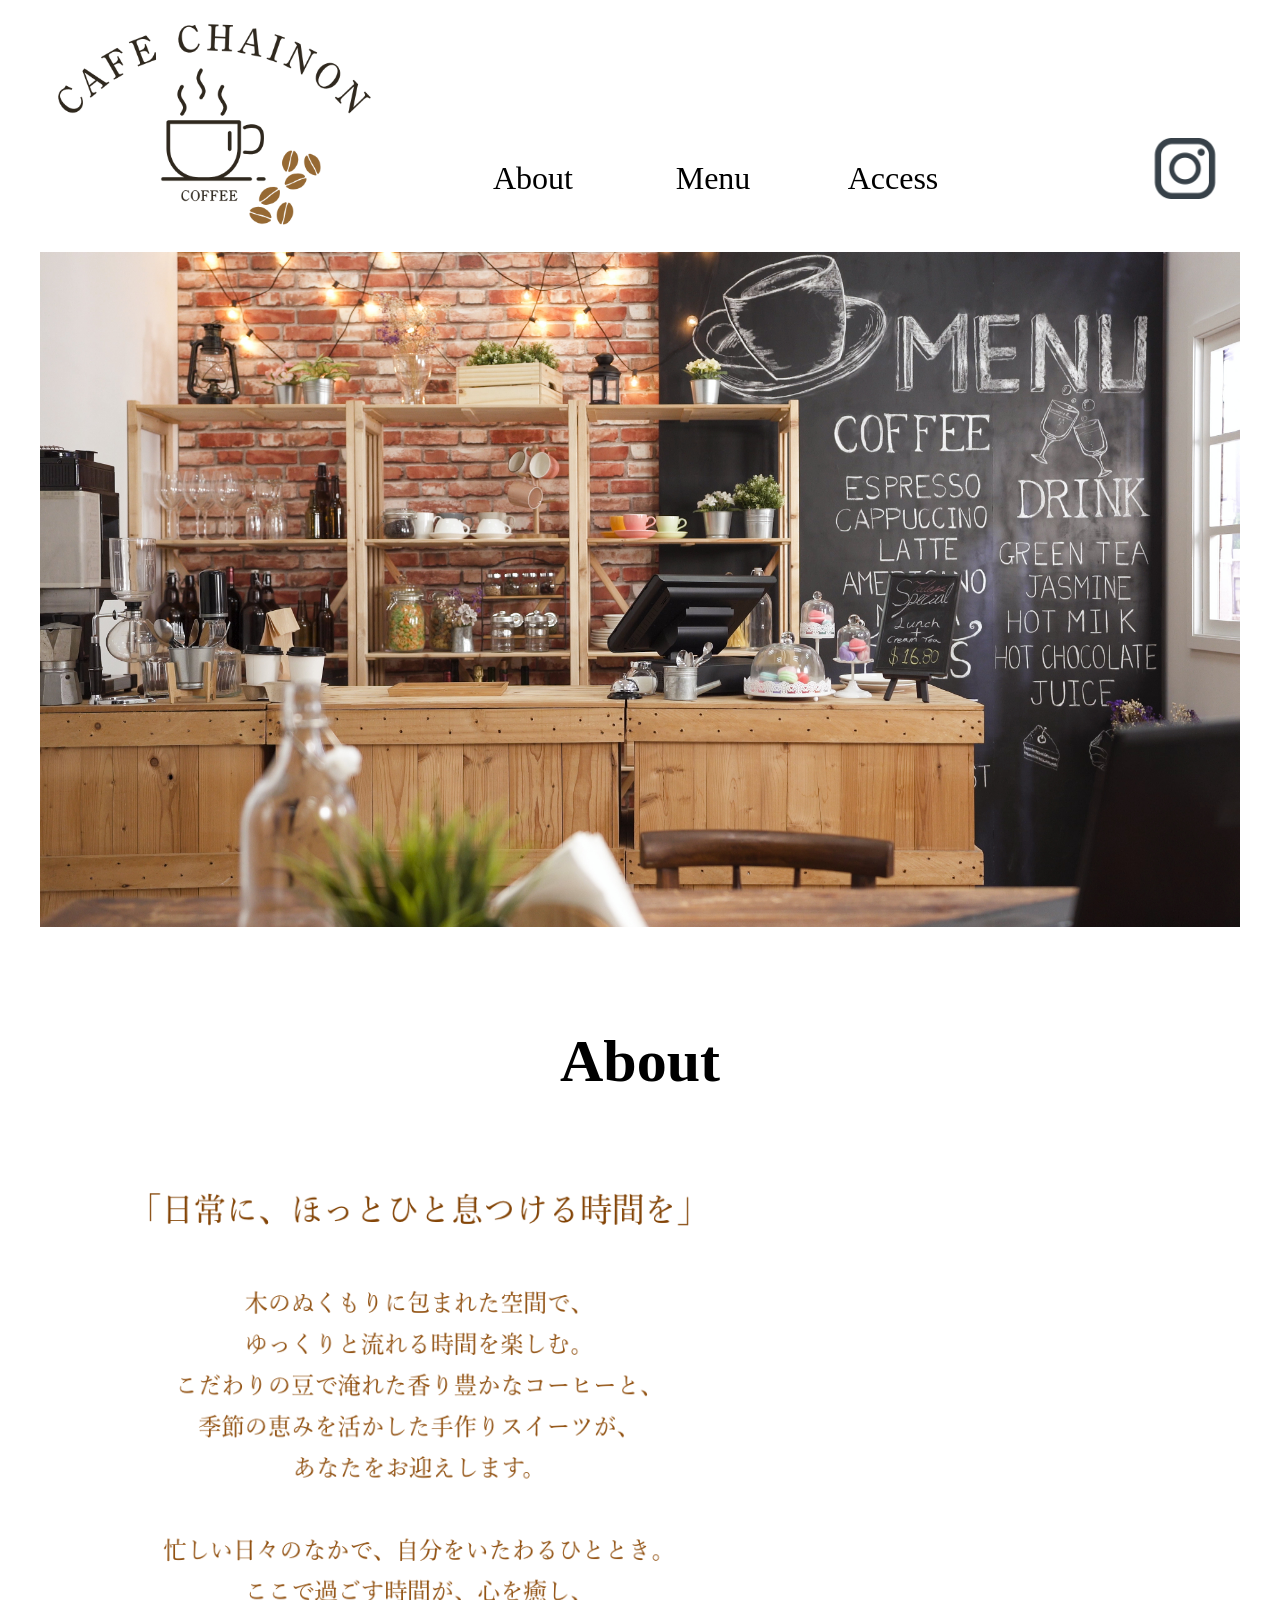
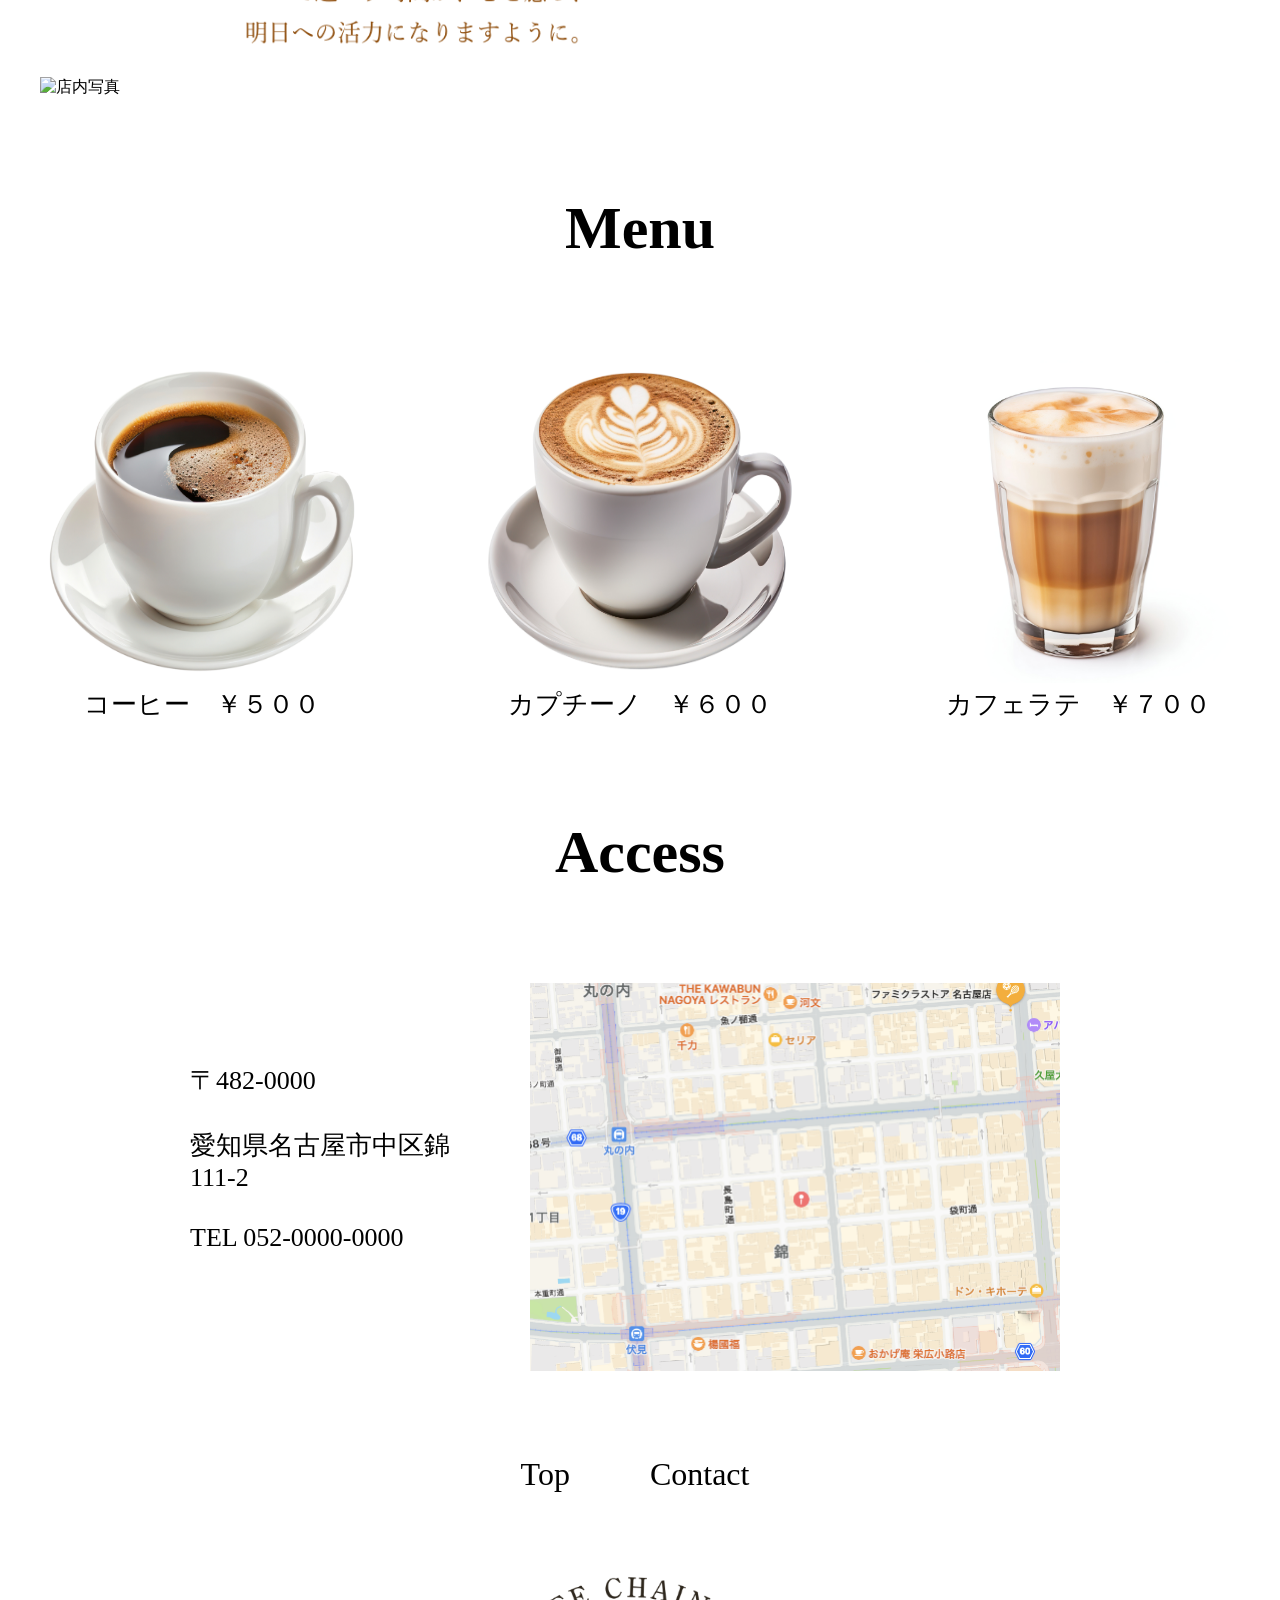
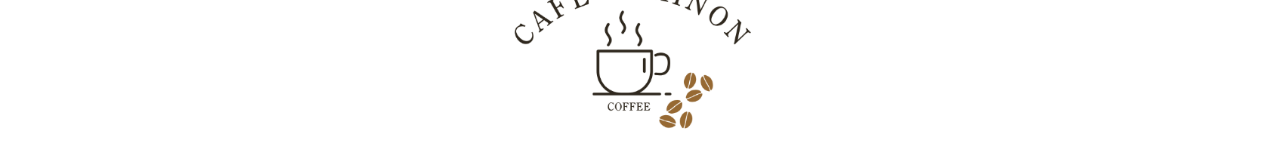
==== index.html @ d427a865 "Rename cafechainon.html to index.html" ====
<!DOCTYPE html>
<html lang="ja">
<head>
    <meta charset="UTF-8">
    <meta name="viewport" content="width=device-width, initial-scale=1.0">
    <title>cafe chainon</title>
    <link rel="stylesheet" href="style.css">
</head>
<body>
    <header id="top">
        <div id="logo"><img src="image/logo.png" alt="Cafe Chainon"></div>
        <nav>
            <ul>
                <li><a href="#about">About</a></li>
                <li><a href="#menu">Menu</a></li>
                <li><a href="#access">Access</a></li>

            </ul>
            <a href="#insta"><img src="image/_i_icon_06247_icon_062470_256.png" alt="インスタマーク"></a>
        </nav>
    </header>
    <main>
        <img src="image/AdobeStock_269016655.jpeg" alt="">
        <section id="about">
            <h2>About</h2>
            <img src="image/AdobeStock_73455000.jpeg" alt="店内写真">
            <img src="image/about5.png" alt="カフェコンセプト">
        </section>
        <section id="menu">
            <h2>Menu</h2>
            <div id="menuphoto">
                <figure>
                    <img src="image/AdobeStock_787205480.jpeg" alt="コーヒー">
                    <figcaption>コーヒー　￥５００</figcaption>
                </figure>
                <figure>
                    <img src="image/AdobeStock_983236298.jpeg" alt="カプチーノ">
                    <figcaption>カプチーノ　￥６００</figcaption>
                </figure>
                <figure>
                    <img src="image/AdobeStock_684866617.jpeg" alt="カフェラテ">
                    <figcaption>カフェラテ　￥７００</figcaption>
                </figure>
            </div>

        </section>
        <section id="access">
            <h2>Access</h2>
            <p>〒482-0000<br><br>
            愛知県名古屋市中区錦<br>111-2<br><br>
            TEL 052-0000-0000</p>
            <img src="image/2025-02-27%2017.32.49.png" alt="地図写真">
        </section>
    </main>
    <footer>
        <nav>
            <ul>
                <li><a href="#top">Top</a></li>
                <li><a href="#contact">Contact</a></li>
            </ul>
        </nav>
        <a href="#top"><img src="image/logo.png" alt=""></a>
    </footer>
</body>
</html>
---- style.css ----
body {
    background-color: #ffffff;
    width: 1200px;
    font-family: serif;
    margin: 0;
    padding: 0;
    margin: 0 auto ;
}
#top div{
    float: left;
    margin: 20px 0 20px 0;
    width: 368px;
}
#top nav ul {
    float: left;
    margin-top: 35px;
}
#top nav ul li{
    margin-left: 70px;
}
#top nav a{
    float: right;
   width: 110px;
    margin-top: 120px;
}

header {
    /* padding: 15px 0; */
    text-align: center;
    overflow: hidden;
}

nav ul {
    list-style: none;
    padding: 0;
    display: flex;
    justify-content: center;
}


nav ul li a {
    color: #000000;
    text-decoration: none;
    font-size: 32px;
}

main {
    max-width: 1200px;
    /* margin: 20px auto; */
    /* padding: 20px; */
    /* border-radius: 8px; */
    /* box-shadow: 0px 0px 10px rgba(0, 0, 0, 0.1); */
}
main img{
    width: 1200px;
    
}
#about img{
    width: 590px;
    height:500px;
}

h1, h2 {
    text-align: center;
    color: #000;
    font-size: 60px;
    margin-top: 96px;
    margin-bottom: 96px;
}

section {
    margin-bottom: 20px;
}

ul {
    padding: 0;
    list-style: none;
    text-align: center;
}

ul li {
    font-size: 32px;
    padding: 5px 0;
}
#menuphoto{
    overflow:hidden;
}
#menu figure{
    float: left;
    margin: 0 0 0 114px;
}

#menu figure:first-child{
    margin-left: 0;
}

#menuphoto figure img{
    /* margin: 0 0 15px 15px; */
    width: 324px;
    height: 324px;
}
figcaption{
    font-size: 26px;
    text-align: center;
}

#access p{
    font-size: 26px;
    float: left;
    margin-left:150px;
    margin-right: 80px;
    margin-top: 80px;
    
}
#access{
    margin: 0 auto;}

#access img{
    width: 530px;
    margin-right:40px;
}

footer {
    /* overflow: hidden; */
    /* padding: 10px 0; */
    text-align: center;
    /* color: white; */
    /* margin-top: 20px; */
}

footer nav ul {
    display: flex;
    justify-content: center;
    padding: 0;
    margin-right: 90px;
}


footer nav ul li{
    margin-left: 80px;
    margin-top: 60px;
    margin-bottom: 60px;
}

footer nav ul li a {
    color: #000000;
    text-decoration: none;

}
footer a img{
    margin-bottom: 20px;
    width: 278px;
}
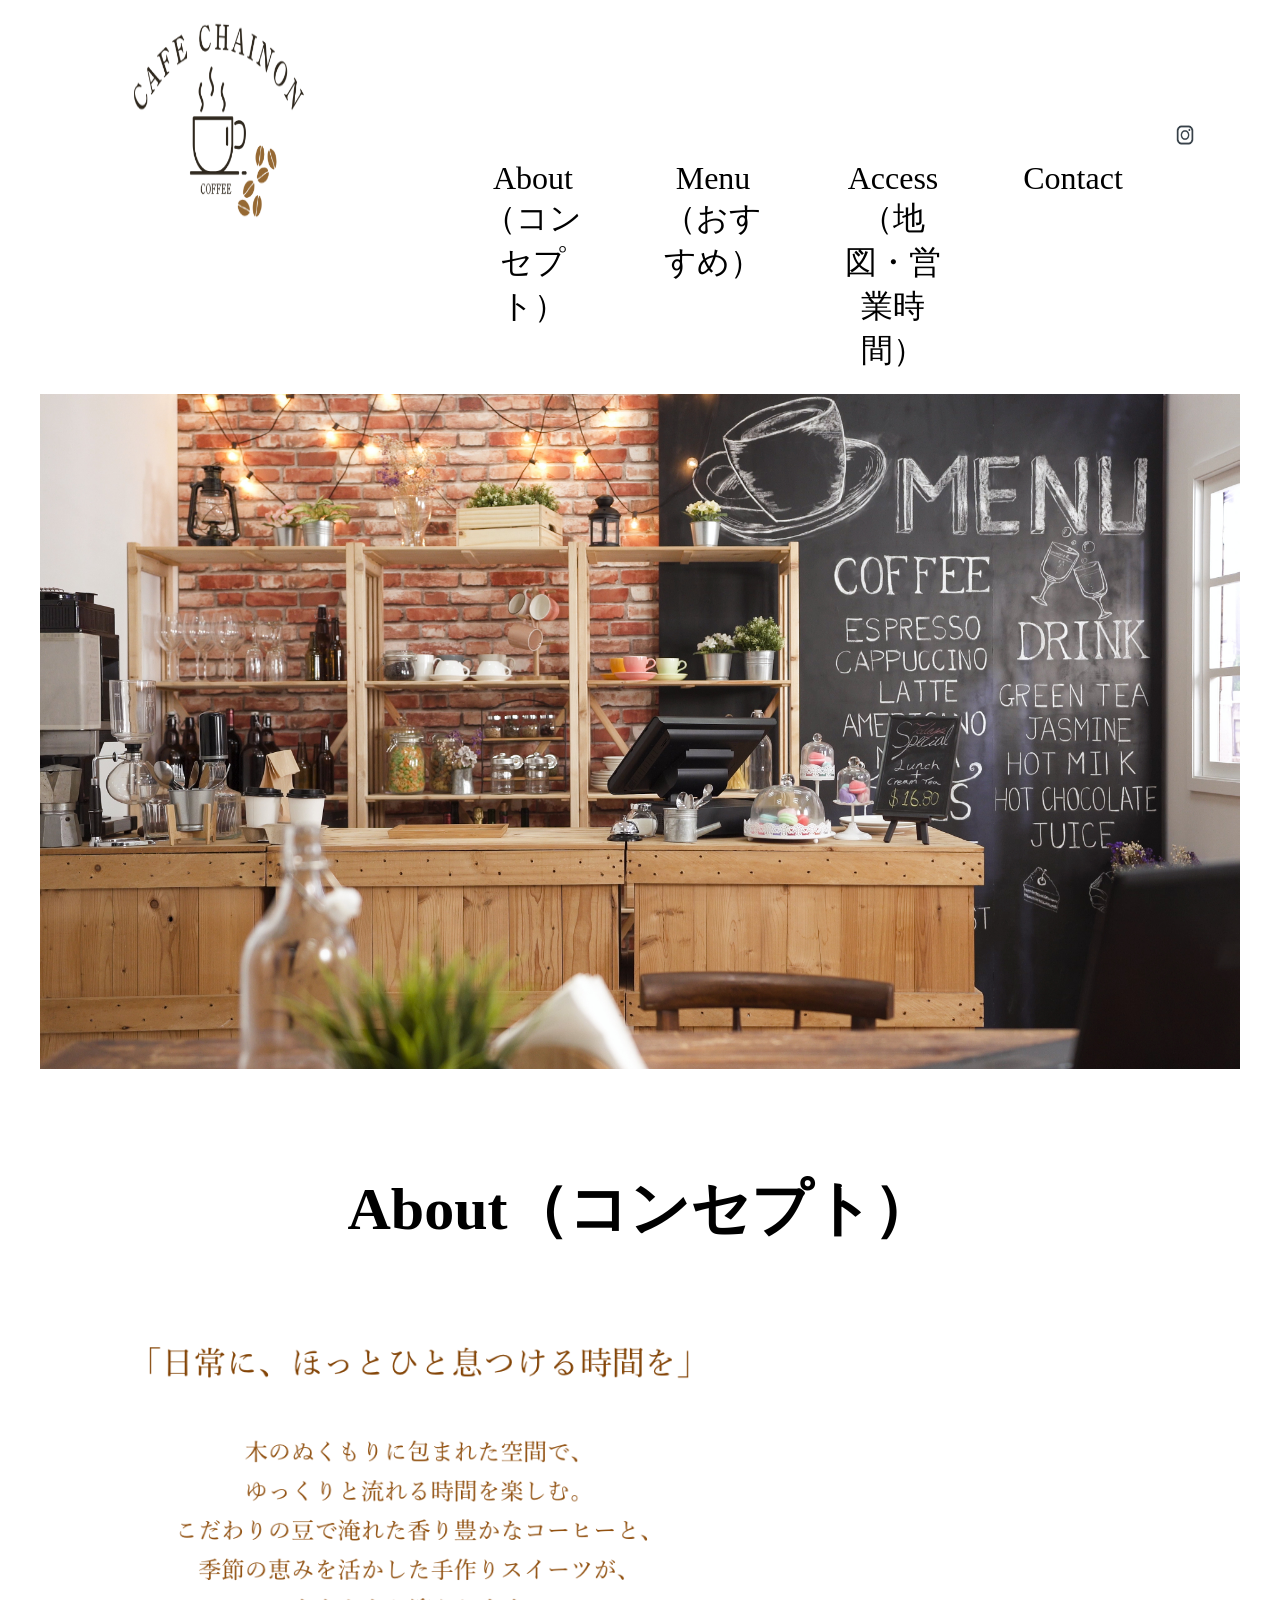
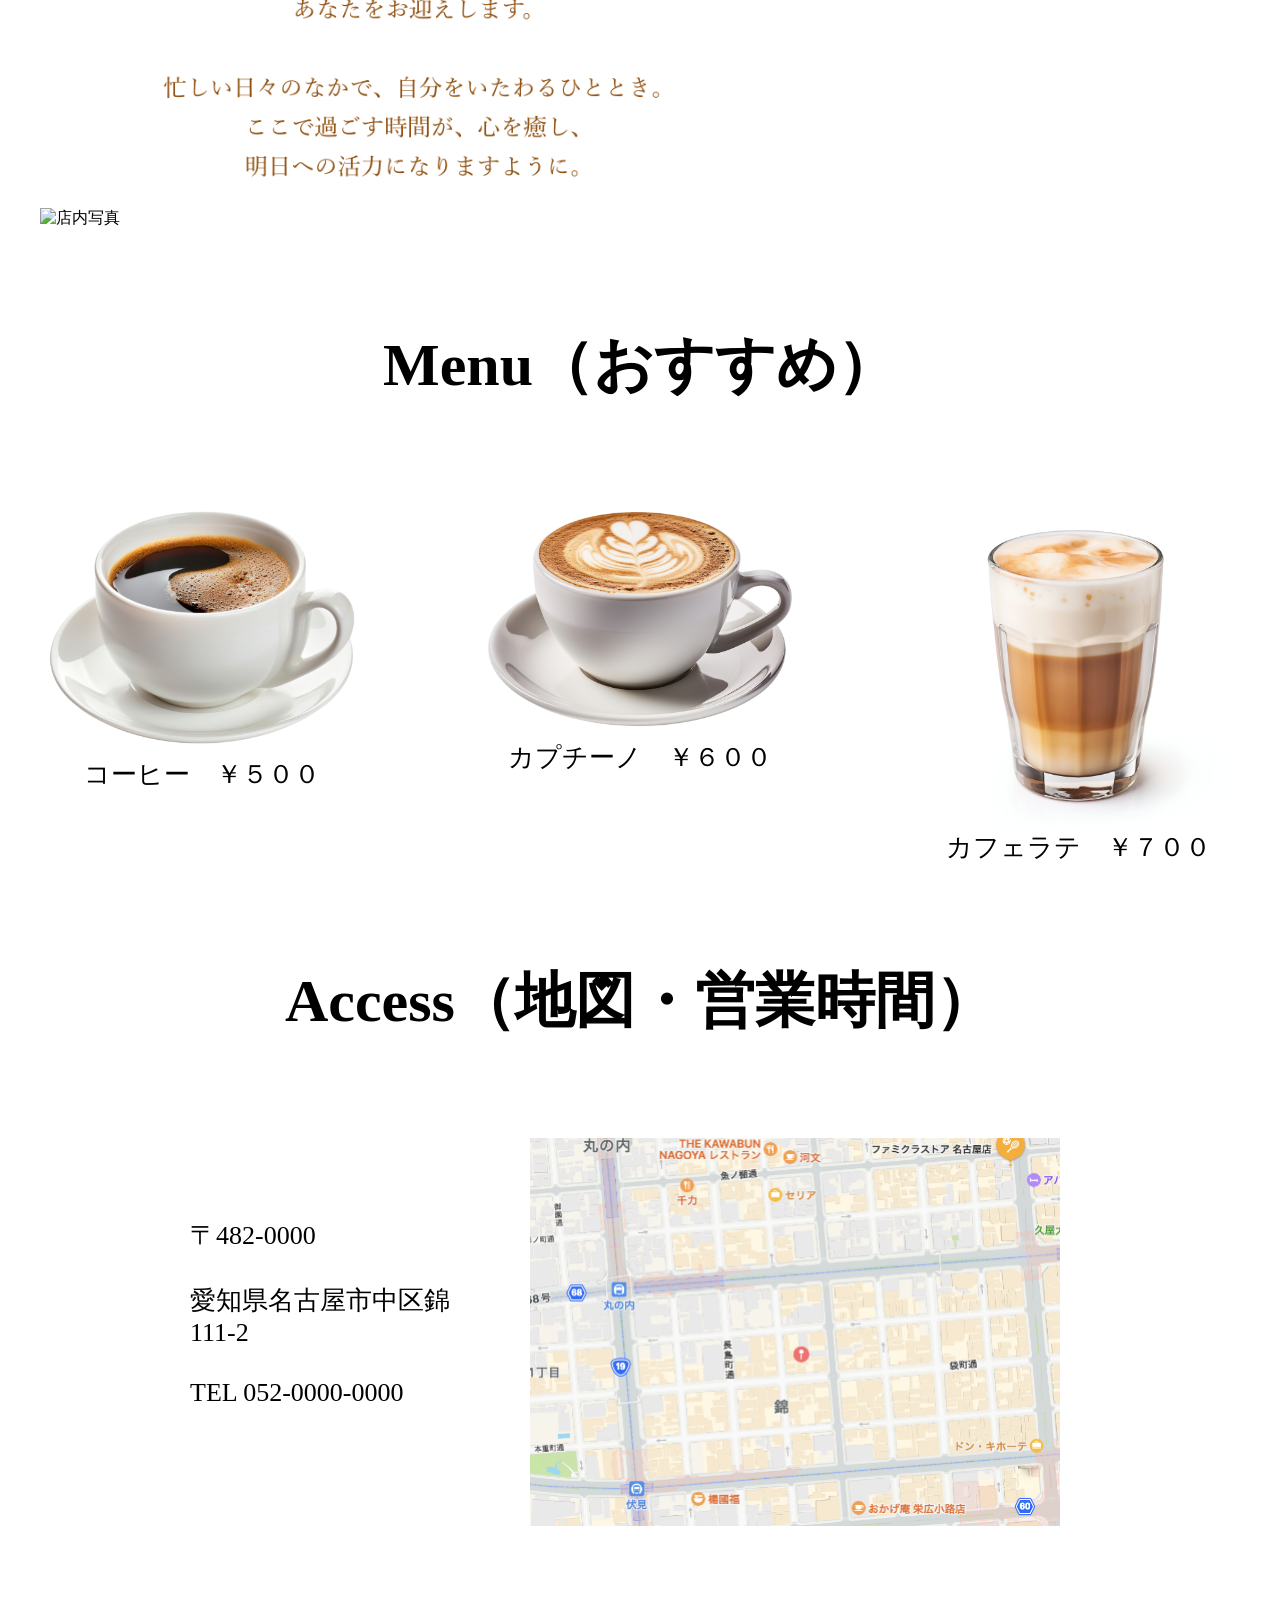
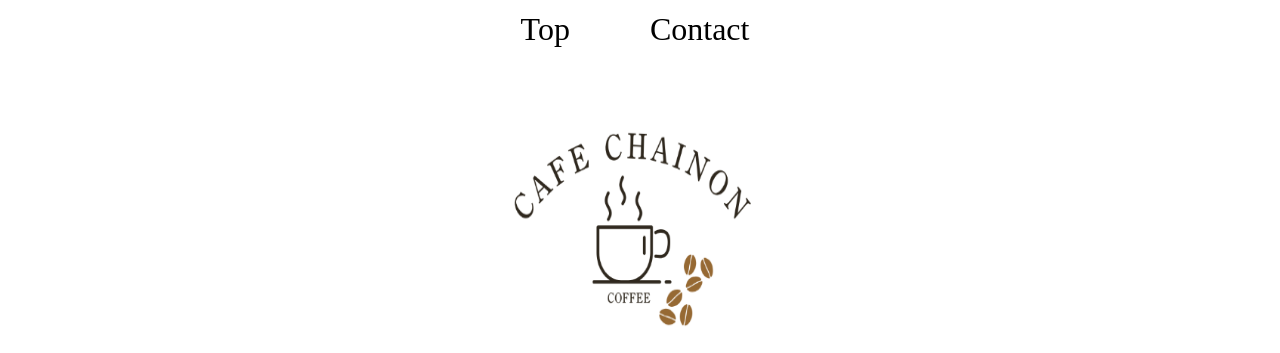
==== commit 3d8ff81e: "Update index.html" ====
--- a/index.html
+++ b/index.html
@@ -3,63 +3,81 @@
 <head>
     <meta charset="UTF-8">
     <meta name="viewport" content="width=device-width, initial-scale=1.0">
-    <title>cafe chainon</title>
+
+    <title>Cafe Chainon | 自然派カフェのポートフォリオ</title>
+    <meta name="description" content="Cafe Chainonのポートフォリオ。コンセプト、メニュー、アクセス情報を掲載。ナチュラルテイストのデザインで制作。">
+
+    <!-- SNS用OGタグ -->
+    <meta property="og:type" content="website">
+    <meta property="og:title" content="Cafe Chainon | 自然派カフェのポートフォリオ">
+    <meta property="og:description" content="コンセプト、メニュー、アクセス情報を掲載。">
+    <meta property="og:url" content="https://asm0907.github.io/username.github.io/">
+    <meta property="og:image" content="https://asm0907.github.io/username.github.io/image/og.jpg">
+    <meta name="twitter:card" content="summary_large_image">
+
+    <link rel="icon" href="image/favicon.png" type="image/png">
+
     <link rel="stylesheet" href="style.css">
 </head>
 <body>
     <header id="top">
-        <div id="logo"><img src="image/logo.png" alt="Cafe Chainon"></div>
+        <div id="logo">
+            <img src="image/logo.png" alt="Cafe Chainon ロゴ" loading="lazy" width="200" height="200">
+        </div>
         <nav>
             <ul>
-                <li><a href="#about">About</a></li>
-                <li><a href="#menu">Menu</a></li>
-                <li><a href="#access">Access</a></li>
-
+                <li><a href="#about">About（コンセプト）</a></li>
+                <li><a href="#menu">Menu（おすすめ）</a></li>
+                <li><a href="#access">Access（地図・営業時間）</a></li>
+                <li><a href="mailto:you@example.com?subject=Cafe%20Chainon%20Portfolio">Contact</a></li>
             </ul>
-            <a href="#insta"><img src="image/_i_icon_06247_icon_062470_256.png" alt="インスタマーク"></a>
+            <a href="#insta">
+                <img src="image/icon_insta.png" alt="Instagramアイコン" loading="lazy" width="30" height="30">
+            </a>
         </nav>
     </header>
     <main>
-        <img src="image/AdobeStock_269016655.jpeg" alt="">
+        <img src="image/AdobeStock_269016655.jpeg" alt="カフェ外観" loading="lazy" style="max-width:100%;height:auto;">
         <section id="about">
-            <h2>About</h2>
-            <img src="image/AdobeStock_73455000.jpeg" alt="店内写真">
-            <img src="image/about5.png" alt="カフェコンセプト">
+            <h2>About（コンセプト）</h2>
+            <img src="image/AdobeStock_73455000.jpeg" alt="店内写真" loading="lazy" style="max-width:100%;height:auto;">
+            <img src="image/about5.png" alt="カフェコンセプト図" loading="lazy" style="max-width:100%;height:auto;">
         </section>
         <section id="menu">
-            <h2>Menu</h2>
+            <h2>Menu（おすすめ）</h2>
             <div id="menuphoto">
                 <figure>
-                    <img src="image/AdobeStock_787205480.jpeg" alt="コーヒー">
+                    <img src="image/AdobeStock_787205480.jpeg" alt="コーヒー" loading="lazy" style="max-width:100%;height:auto;">
                     <figcaption>コーヒー　￥５００</figcaption>
                 </figure>
                 <figure>
-                    <img src="image/AdobeStock_983236298.jpeg" alt="カプチーノ">
+                    <img src="image/AdobeStock_983236298.jpeg" alt="カプチーノ" loading="lazy" style="max-width:100%;height:auto;">
                     <figcaption>カプチーノ　￥６００</figcaption>
                 </figure>
                 <figure>
-                    <img src="image/AdobeStock_684866617.jpeg" alt="カフェラテ">
+                    <img src="image/AdobeStock_684866617.jpeg" alt="カフェラテ" loading="lazy" style="max-width:100%;height:auto;">
                     <figcaption>カフェラテ　￥７００</figcaption>
                 </figure>
             </div>
-
         </section>
         <section id="access">
-            <h2>Access</h2>
+            <h2>Access（地図・営業時間）</h2>
             <p>〒482-0000<br><br>
             愛知県名古屋市中区錦<br>111-2<br><br>
             TEL 052-0000-0000</p>
-            <img src="image/2025-02-27%2017.32.49.png" alt="地図写真">
+            <img src="image/2025-02-27%2017.32.49.png" alt="地図写真" loading="lazy" style="max-width:100%;height:auto;">
         </section>
     </main>
     <footer>
         <nav>
             <ul>
                 <li><a href="#top">Top</a></li>
-                <li><a href="#contact">Contact</a></li>
+                <li><a href="mailto:you@example.com?subject=Cafe%20Chainon%20Portfolio">Contact</a></li>
             </ul>
         </nav>
-        <a href="#top"><img src="image/logo.png" alt=""></a>
+        <a href="#top">
+            <img src="image/logo.png" alt="Cafe Chainon ロゴ" loading="lazy" width="200" height="200">
+        </a>
     </footer>
 </body>
 </html>
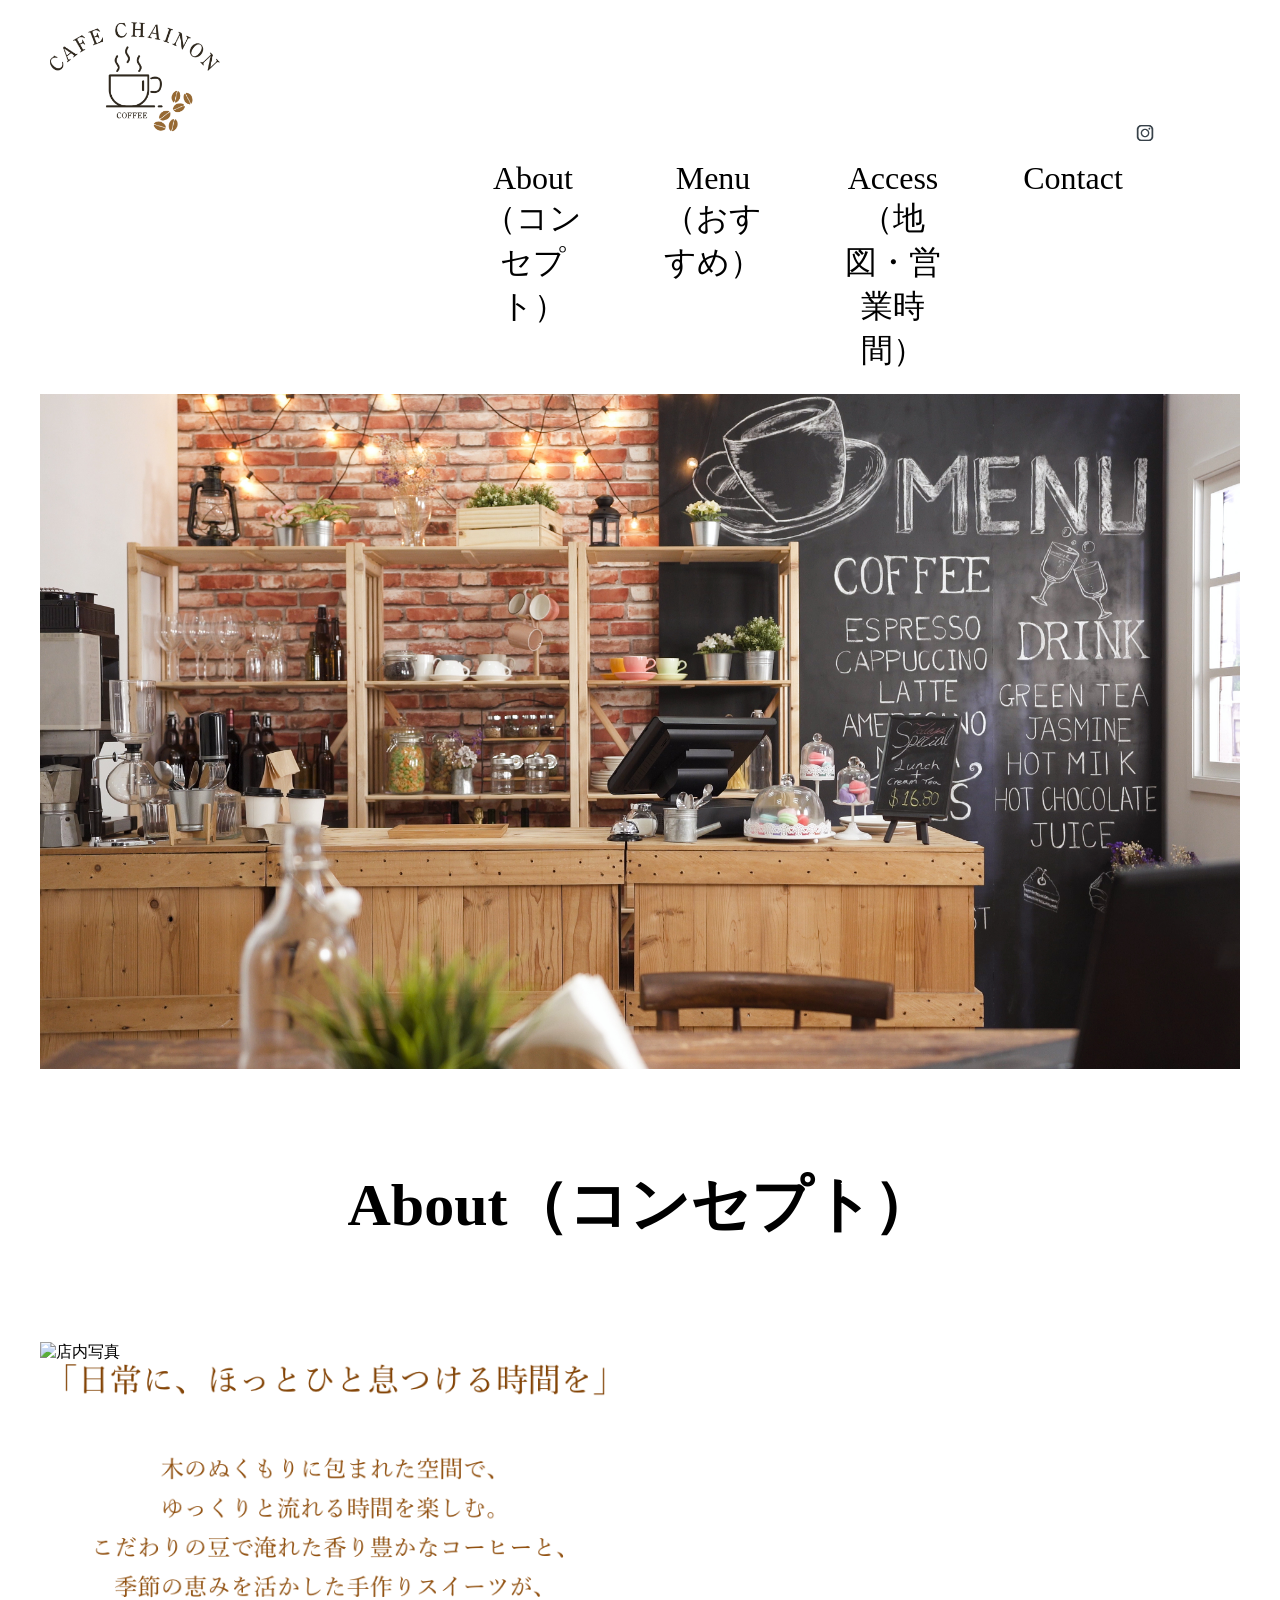
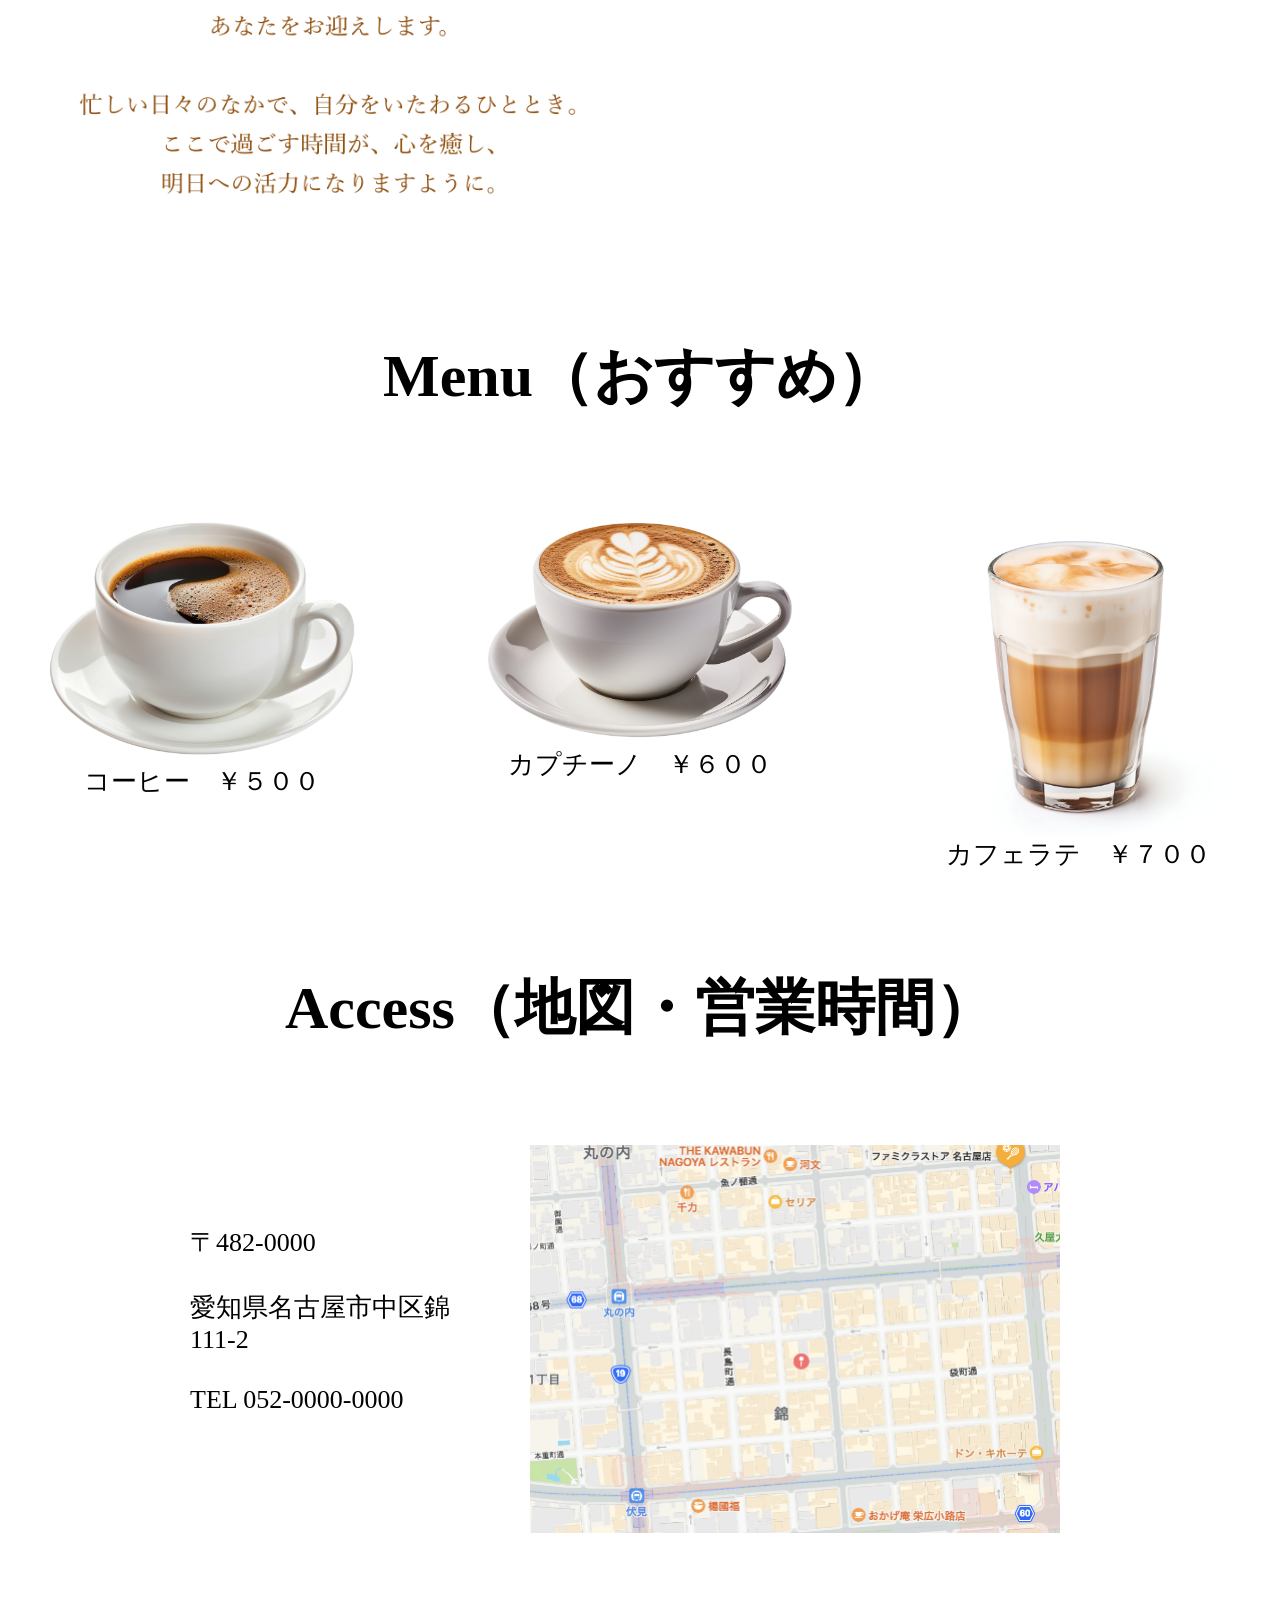
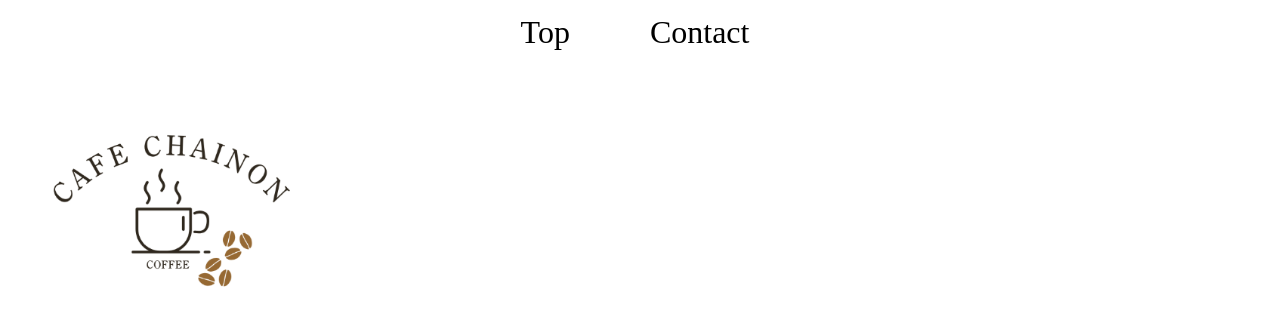
==== commit 543247d7: "Update index.html" ====
--- a/index.html
+++ b/index.html
@@ -72,7 +72,7 @@
         <nav>
             <ul>
                 <li><a href="#top">Top</a></li>
-                <li><a href="mailto:you@example.com?subject=Cafe%20Chainon%20Portfolio">Contact</a></li>
+                <li><a href="mailto:uotani0907@gmail.com?subject=Cafe%20Chainon%20Portfolio">Contact</a></li>
             </ul>
         </nav>
         <a href="#top">
--- a/style.css
+++ b/style.css
@@ -59,6 +59,8 @@
     width: 590px;
     height:500px;
 }
+
+img{max-width:100%;height:auto;display:block}
 
 h1, h2 {
     text-align: center;
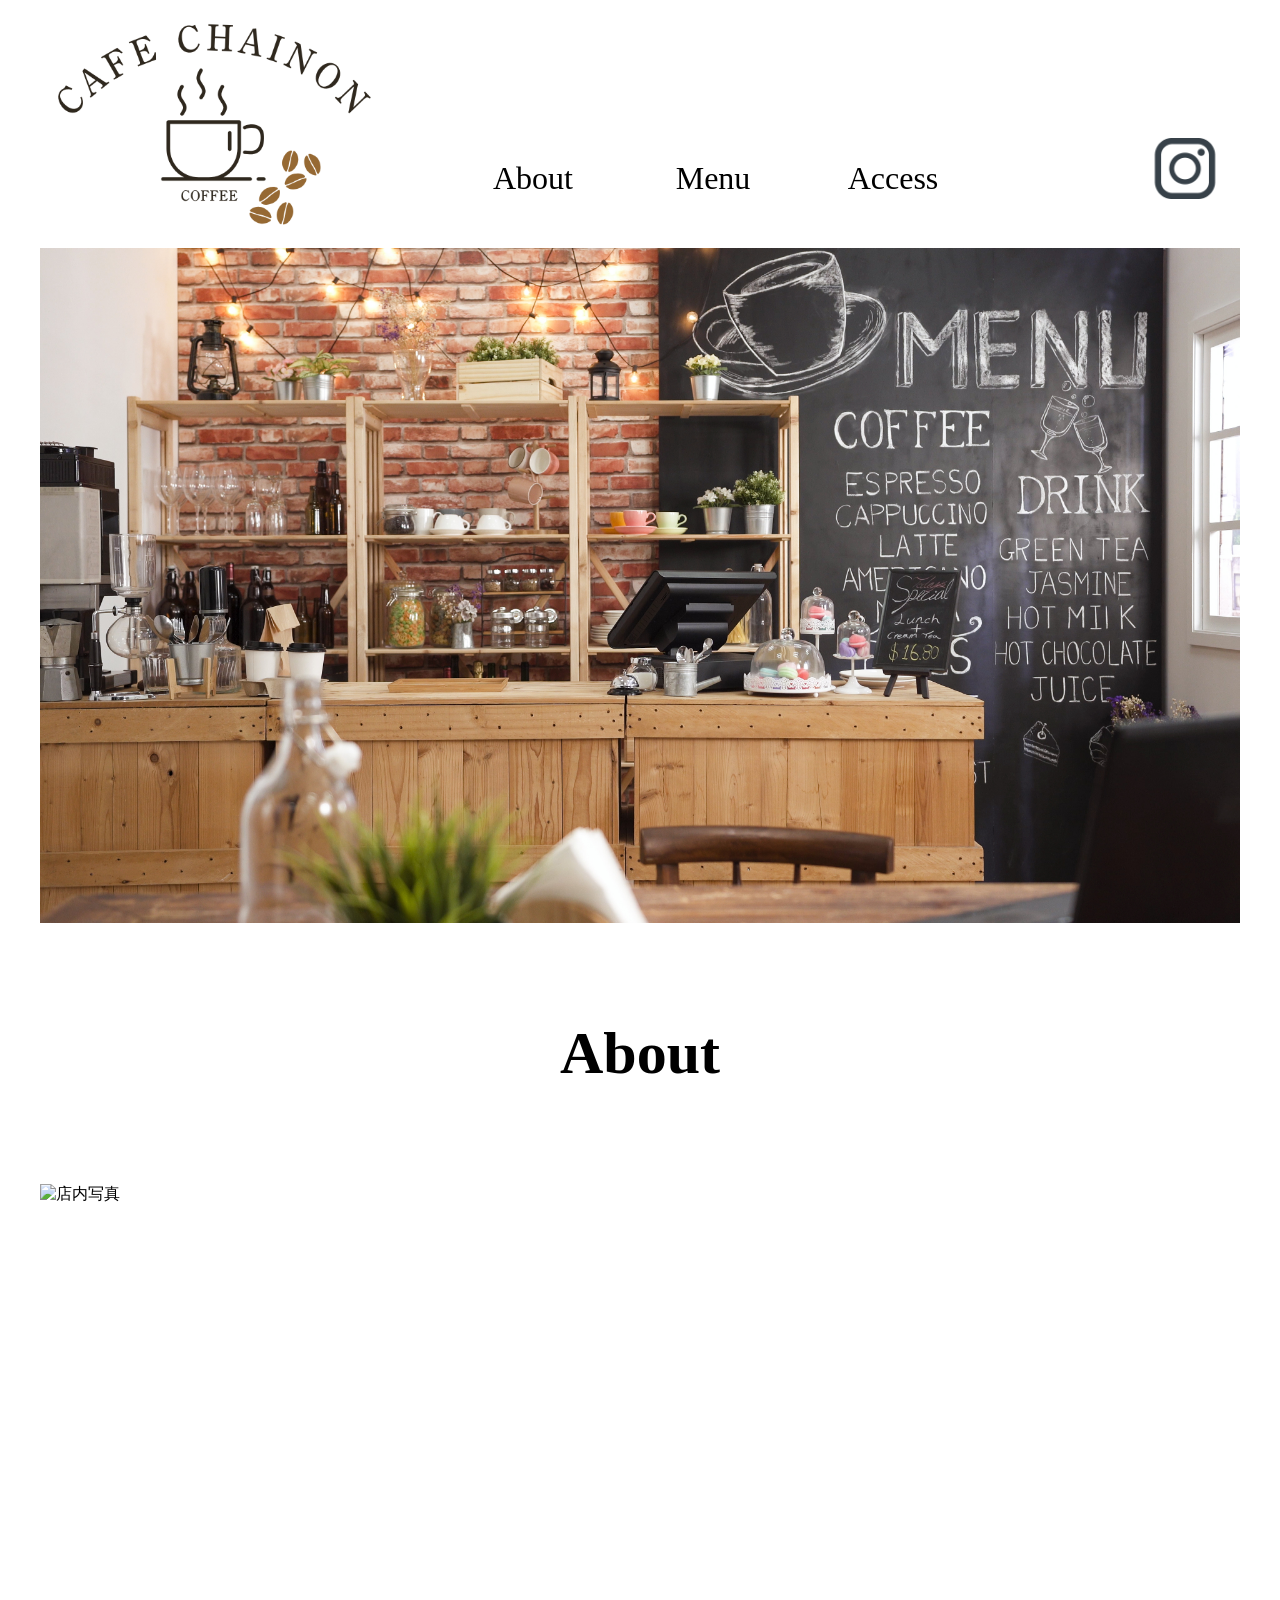
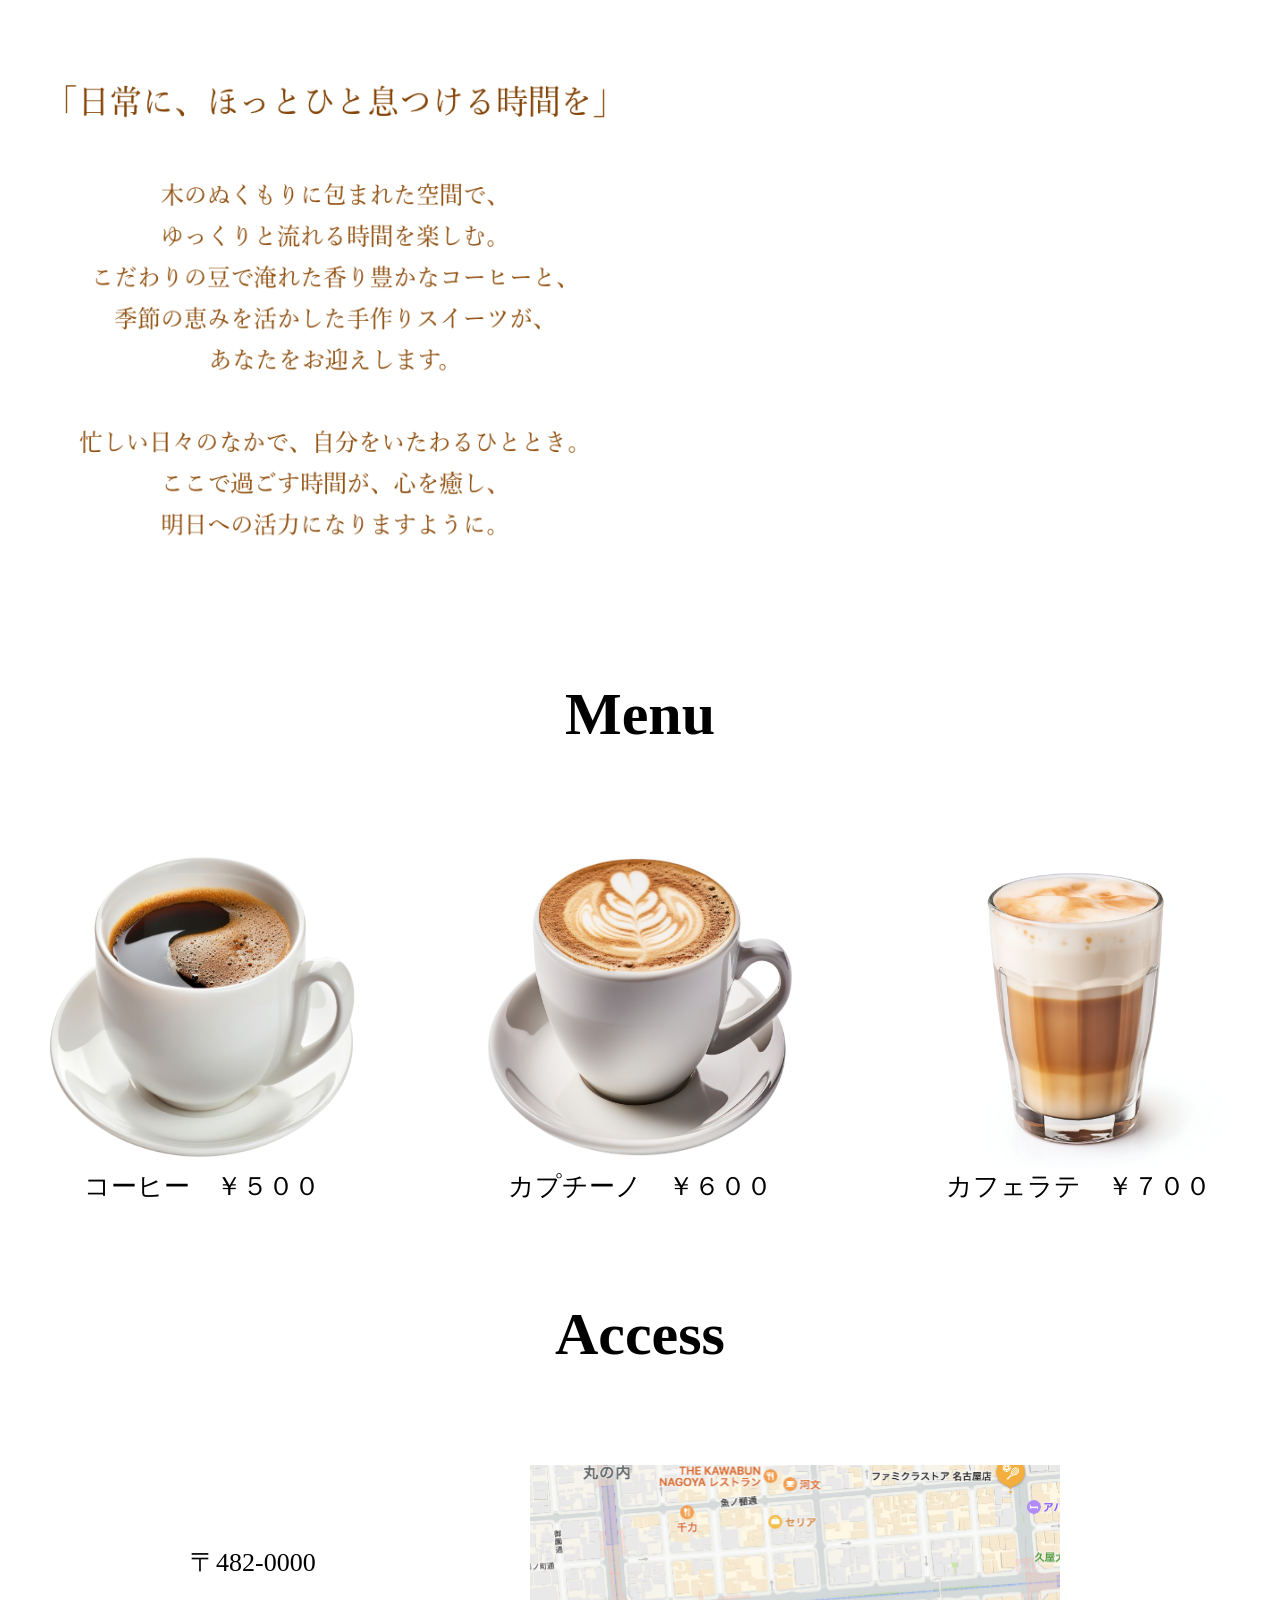
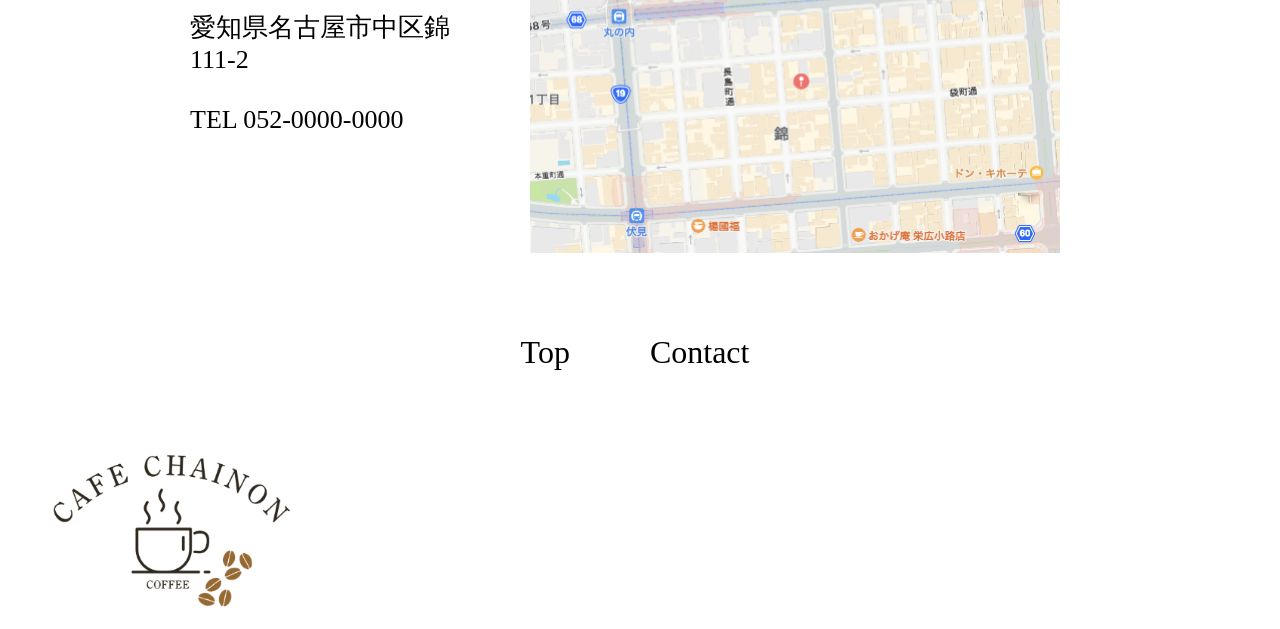
==== commit 383d6712: "Add files via upload" ====
--- a/index.html
+++ b/index.html
@@ -3,69 +3,53 @@
 <head>
     <meta charset="UTF-8">
     <meta name="viewport" content="width=device-width, initial-scale=1.0">
-
-    <title>Cafe Chainon | 自然派カフェのポートフォリオ</title>
-    <meta name="description" content="Cafe Chainonのポートフォリオ。コンセプト、メニュー、アクセス情報を掲載。ナチュラルテイストのデザインで制作。">
-
-    <!-- SNS用OGタグ -->
-    <meta property="og:type" content="website">
-    <meta property="og:title" content="Cafe Chainon | 自然派カフェのポートフォリオ">
-    <meta property="og:description" content="コンセプト、メニュー、アクセス情報を掲載。">
-    <meta property="og:url" content="https://asm0907.github.io/username.github.io/">
-    <meta property="og:image" content="https://asm0907.github.io/username.github.io/image/og.jpg">
-    <meta name="twitter:card" content="summary_large_image">
-
-    <link rel="icon" href="image/favicon.png" type="image/png">
-
+    <title>cafe chainon</title>
     <link rel="stylesheet" href="style.css">
 </head>
 <body>
     <header id="top">
-        <div id="logo">
-            <img src="image/logo.png" alt="Cafe Chainon ロゴ" loading="lazy" width="200" height="200">
-        </div>
+        <div id="logo"><img src="image/logo.png" alt="Cafe Chainon"></div>
         <nav>
             <ul>
-                <li><a href="#about">About（コンセプト）</a></li>
-                <li><a href="#menu">Menu（おすすめ）</a></li>
-                <li><a href="#access">Access（地図・営業時間）</a></li>
-                <li><a href="mailto:you@example.com?subject=Cafe%20Chainon%20Portfolio">Contact</a></li>
+                <li><a href="#about">About</a></li>
+                <li><a href="#menu">Menu</a></li>
+                <li><a href="#access">Access</a></li>
+
             </ul>
-            <a href="#insta">
-                <img src="image/icon_insta.png" alt="Instagramアイコン" loading="lazy" width="30" height="30">
-            </a>
+            <a href="#insta"><img src="image/icon_insta.png" alt="インスタマーク"></a>
         </nav>
     </header>
     <main>
-        <img src="image/AdobeStock_269016655.jpeg" alt="カフェ外観" loading="lazy" style="max-width:100%;height:auto;">
+        <img src="image/AdobeStock_269016655.jpeg" alt="">
         <section id="about">
-            <h2>About（コンセプト）</h2>
-            <img src="image/AdobeStock_73455000.jpeg" alt="店内写真" loading="lazy" style="max-width:100%;height:auto;">
-            <img src="image/about5.png" alt="カフェコンセプト図" loading="lazy" style="max-width:100%;height:auto;">
+            <h2>About</h2>
+            <img src="image/AdobeStock_73455000.jpeg" alt="店内写真">
+            <img src="image/about5.png" alt="カフェコンセプト">
         </section>
         <section id="menu">
-            <h2>Menu（おすすめ）</h2>
+            <h2>Menu</h2>
             <div id="menuphoto">
                 <figure>
-                    <img src="image/AdobeStock_787205480.jpeg" alt="コーヒー" loading="lazy" style="max-width:100%;height:auto;">
+                    <img src="image/AdobeStock_787205480.jpeg" alt="コーヒー">
                     <figcaption>コーヒー　￥５００</figcaption>
                 </figure>
                 <figure>
-                    <img src="image/AdobeStock_983236298.jpeg" alt="カプチーノ" loading="lazy" style="max-width:100%;height:auto;">
+                    <img src="image/AdobeStock_983236298.jpeg" alt="カプチーノ">
                     <figcaption>カプチーノ　￥６００</figcaption>
                 </figure>
                 <figure>
-                    <img src="image/AdobeStock_684866617.jpeg" alt="カフェラテ" loading="lazy" style="max-width:100%;height:auto;">
+                    <img src="image/AdobeStock_684866617.jpeg" alt="カフェラテ">
                     <figcaption>カフェラテ　￥７００</figcaption>
                 </figure>
             </div>
+
         </section>
         <section id="access">
-            <h2>Access（地図・営業時間）</h2>
+            <h2>Access</h2>
             <p>〒482-0000<br><br>
             愛知県名古屋市中区錦<br>111-2<br><br>
             TEL 052-0000-0000</p>
-            <img src="image/2025-02-27%2017.32.49.png" alt="地図写真" loading="lazy" style="max-width:100%;height:auto;">
+            <img src="image/2025-02-27%2017.32.49.png" alt="地図写真">
         </section>
     </main>
     <footer>
@@ -75,9 +59,7 @@
                 <li><a href="mailto:uotani0907@gmail.com?subject=Cafe%20Chainon%20Portfolio">Contact</a></li>
             </ul>
         </nav>
-        <a href="#top">
-            <img src="image/logo.png" alt="Cafe Chainon ロゴ" loading="lazy" width="200" height="200">
-        </a>
+        <a href="#top"><img src="image/logo.png" alt=""></a>
     </footer>
 </body>
 </html>
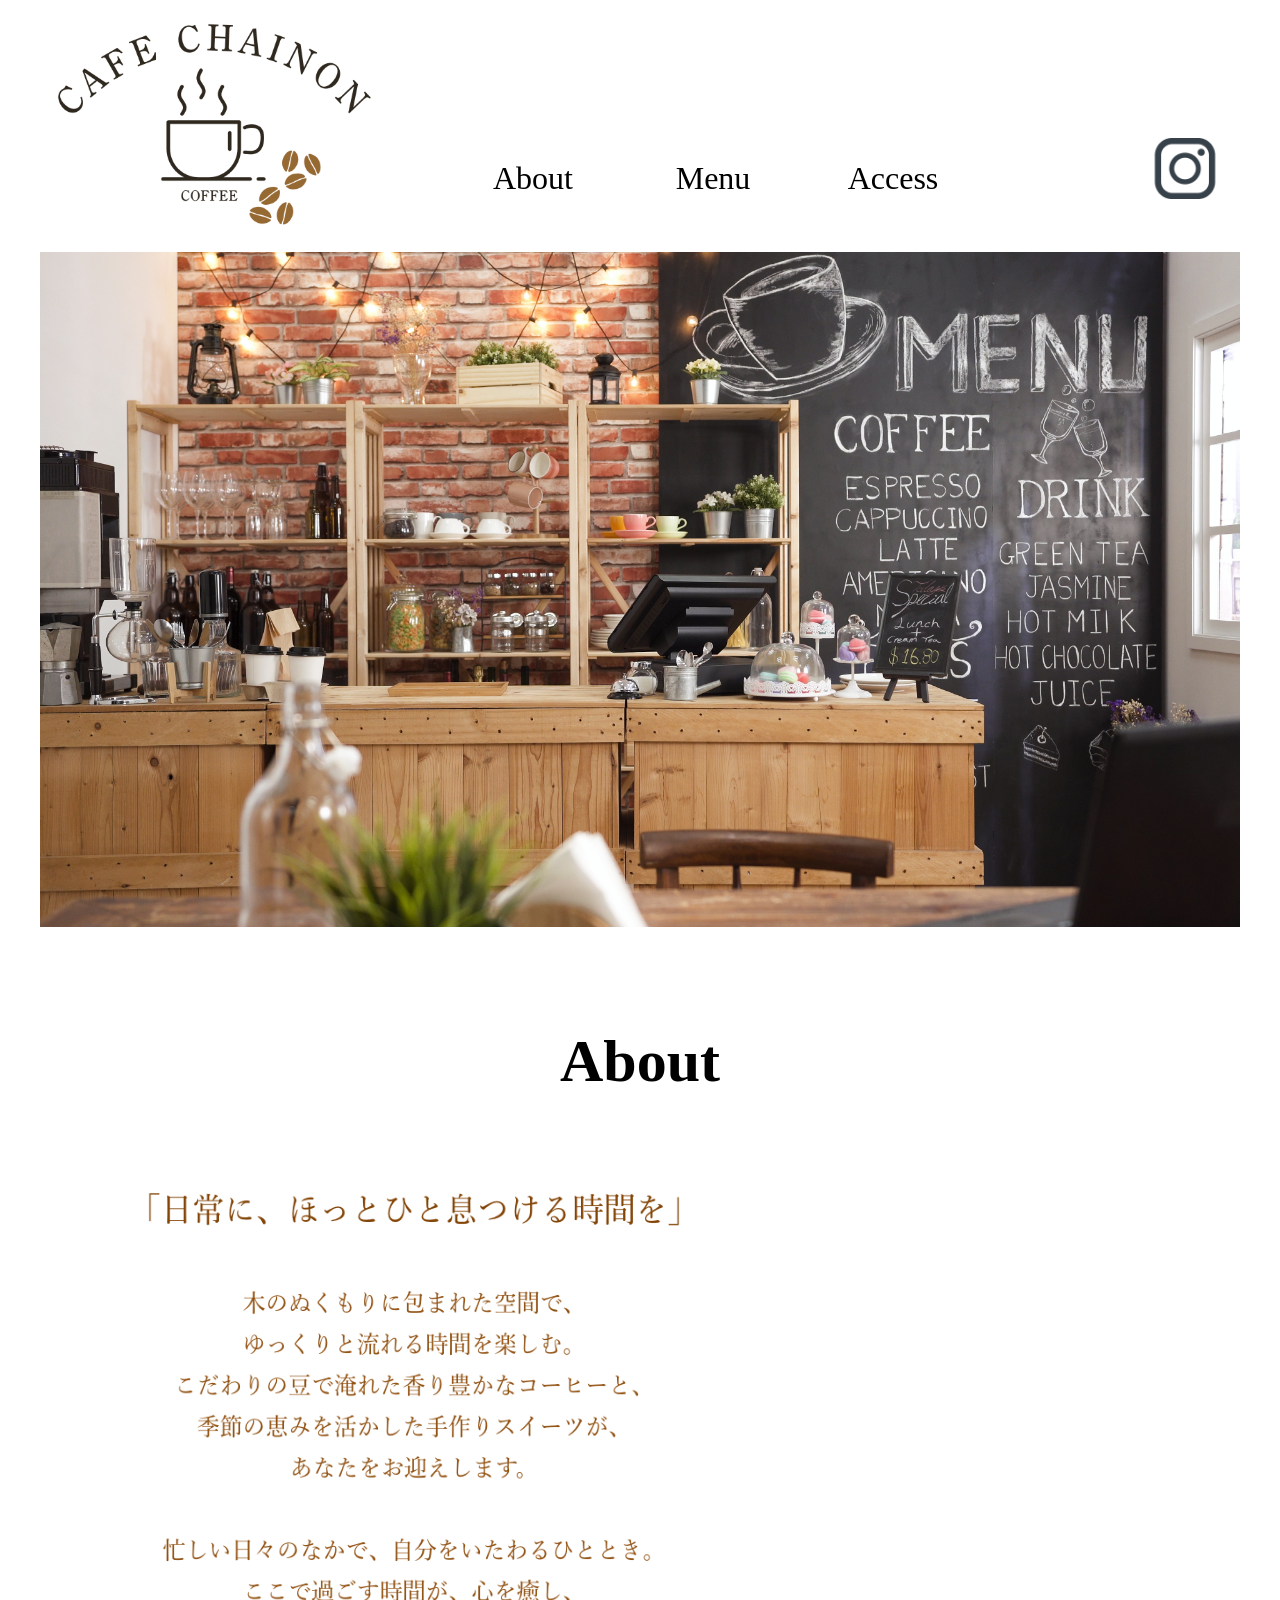
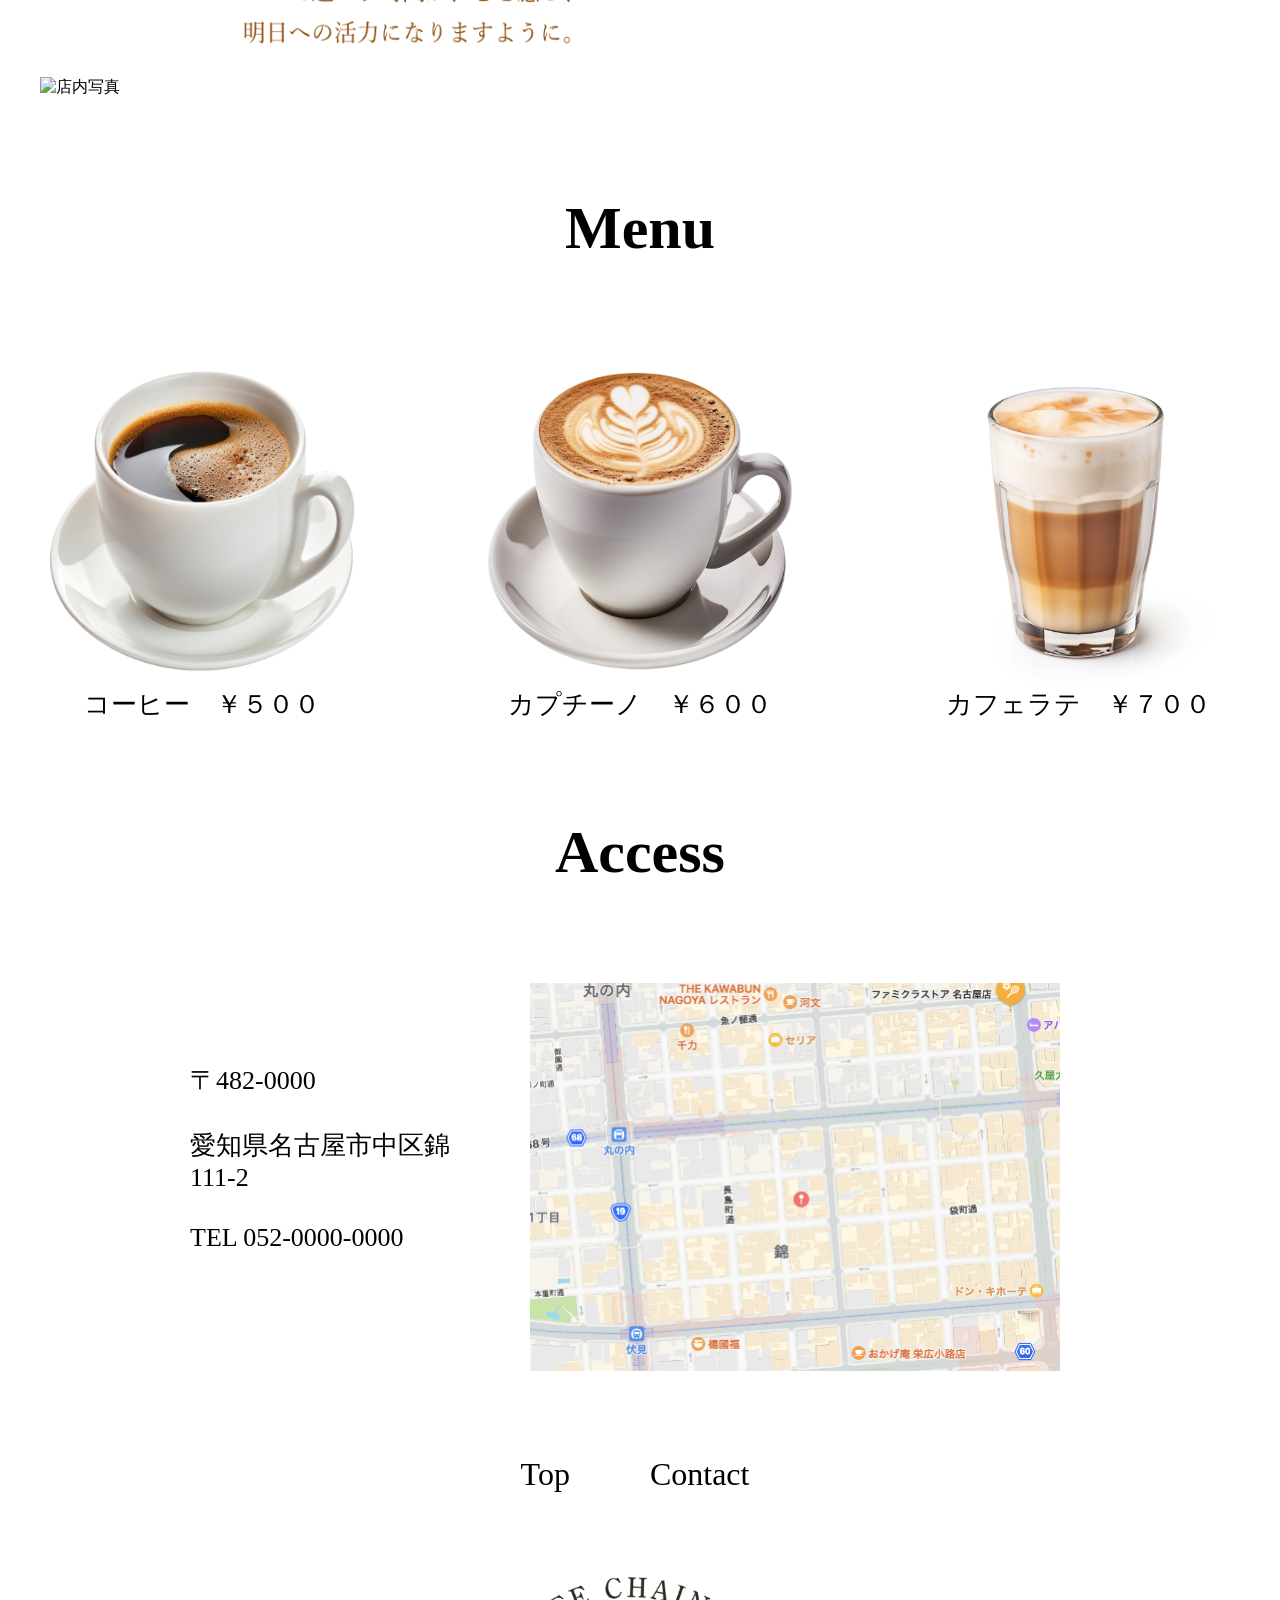
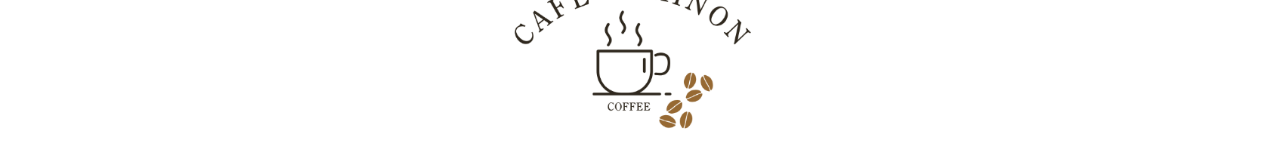
==== commit 17c022ed: "Update index.html" ====
--- a/index.html
+++ b/index.html
@@ -20,7 +20,7 @@
         </nav>
     </header>
     <main>
-        <img src="image/AdobeStock_269016655.jpeg" alt="">
+        <img src="image/AdobeStock_269016655.jpeg" alt="メイン画像" class="hero">
         <section id="about">
             <h2>About</h2>
             <img src="image/AdobeStock_73455000.jpeg" alt="店内写真">
--- a/style.css
+++ b/style.css
@@ -6,6 +6,7 @@
     padding: 0;
     margin: 0 auto ;
 }
+
 #top div{
     float: left;
     margin: 20px 0 20px 0;
@@ -45,7 +46,7 @@
 }
 
 main {
-    max-width: 1200px;
+    width: 1200px;
     /* margin: 20px auto; */
     /* padding: 20px; */
     /* border-radius: 8px; */
@@ -56,11 +57,13 @@
     
 }
 #about img{
-    width: 590px;
+    width: 580px;
     height:500px;
 }
 
-img{max-width:100%;height:auto;display:block}
+#about{
+    width: 1200px;
+}
 
 h1, h2 {
     text-align: center;
@@ -153,3 +156,5 @@
     margin-bottom: 20px;
     width: 278px;
 }
+/* ---- スマホだけの安全オーバーライド ---- */
+@media (max-width: 600px) 
